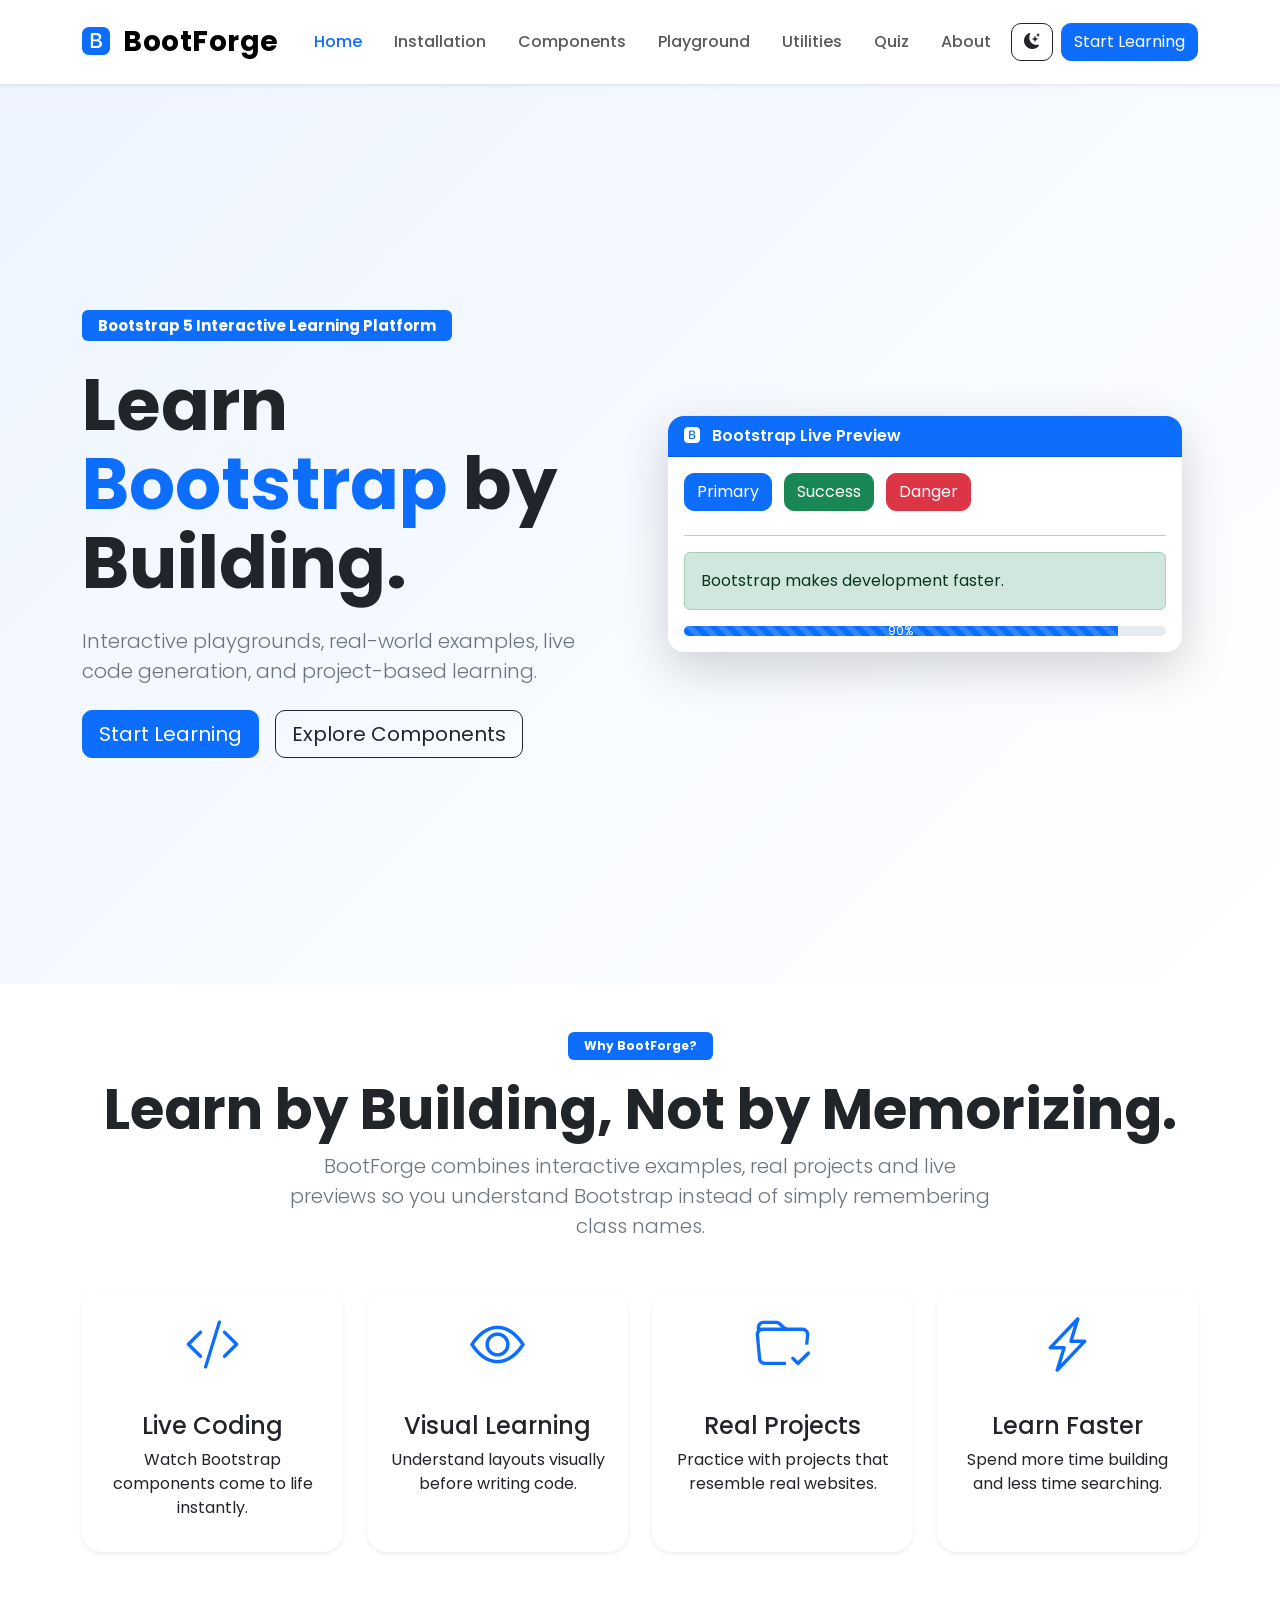
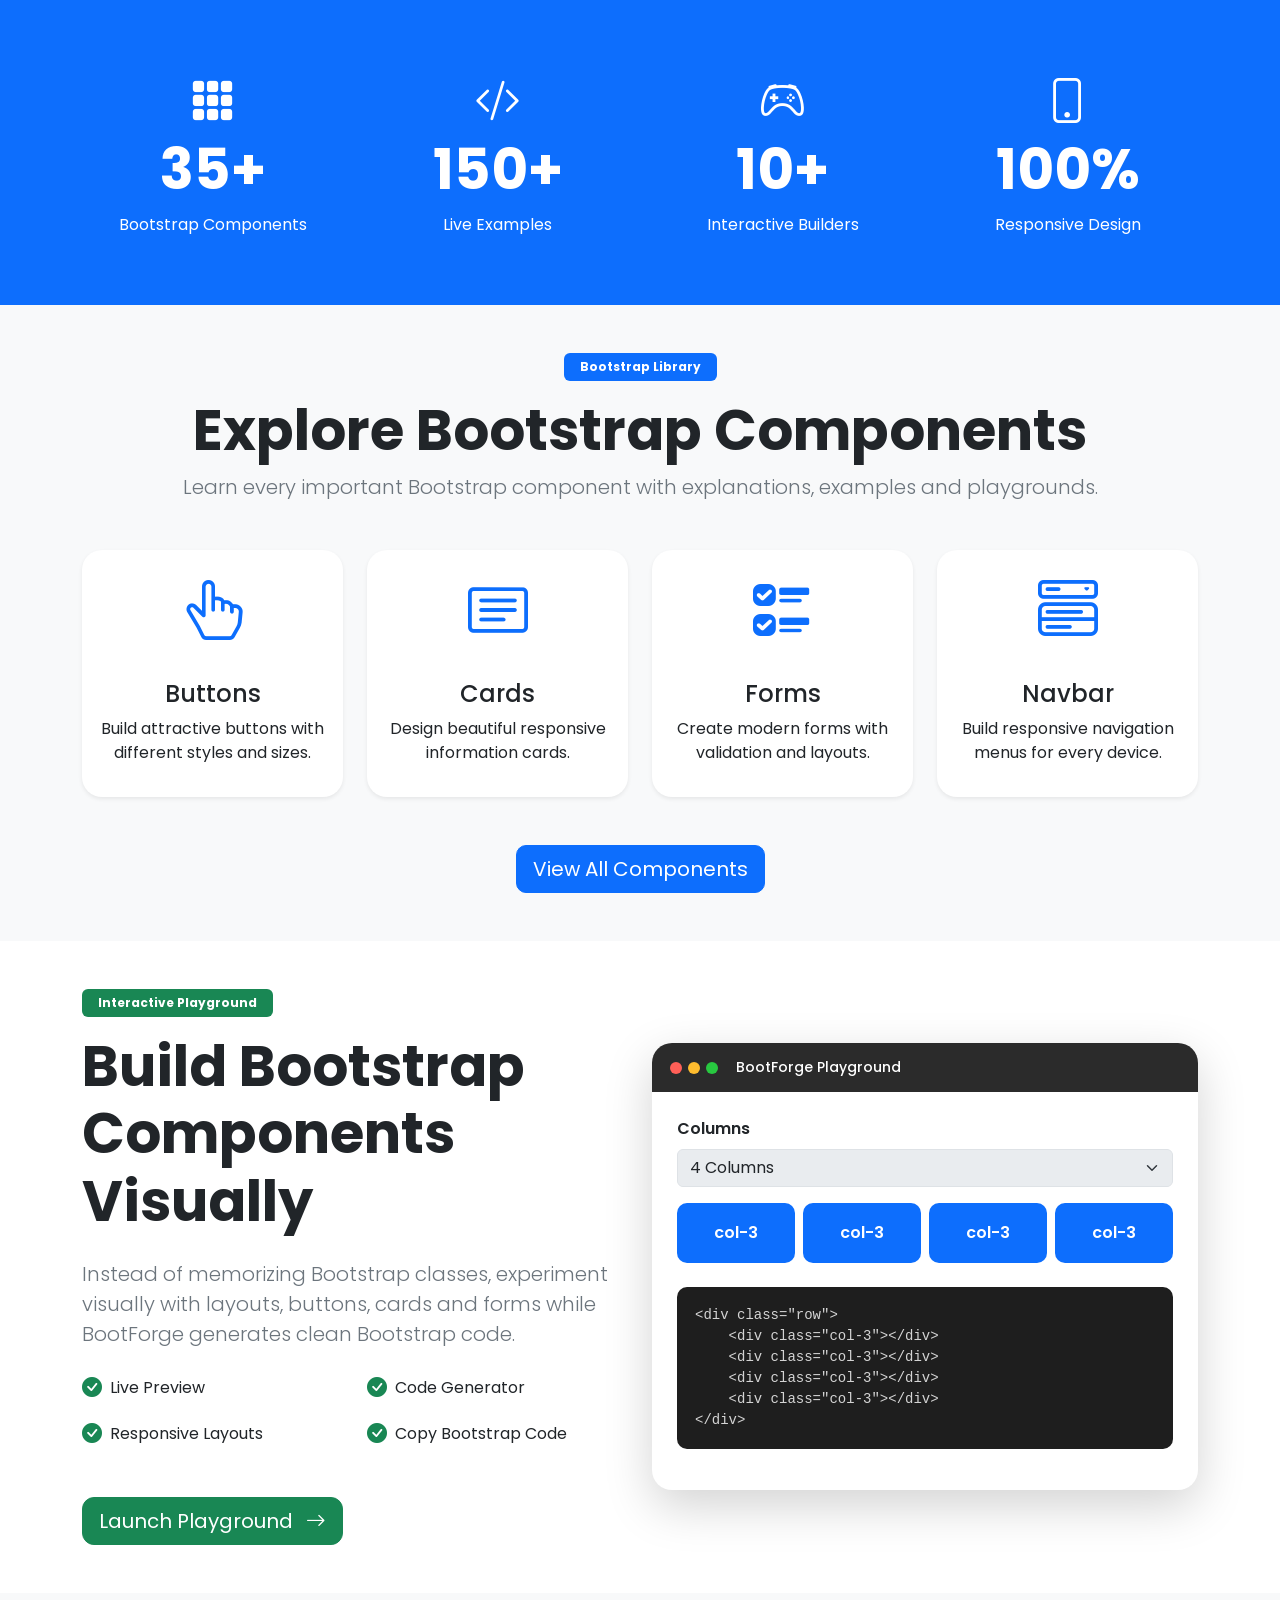
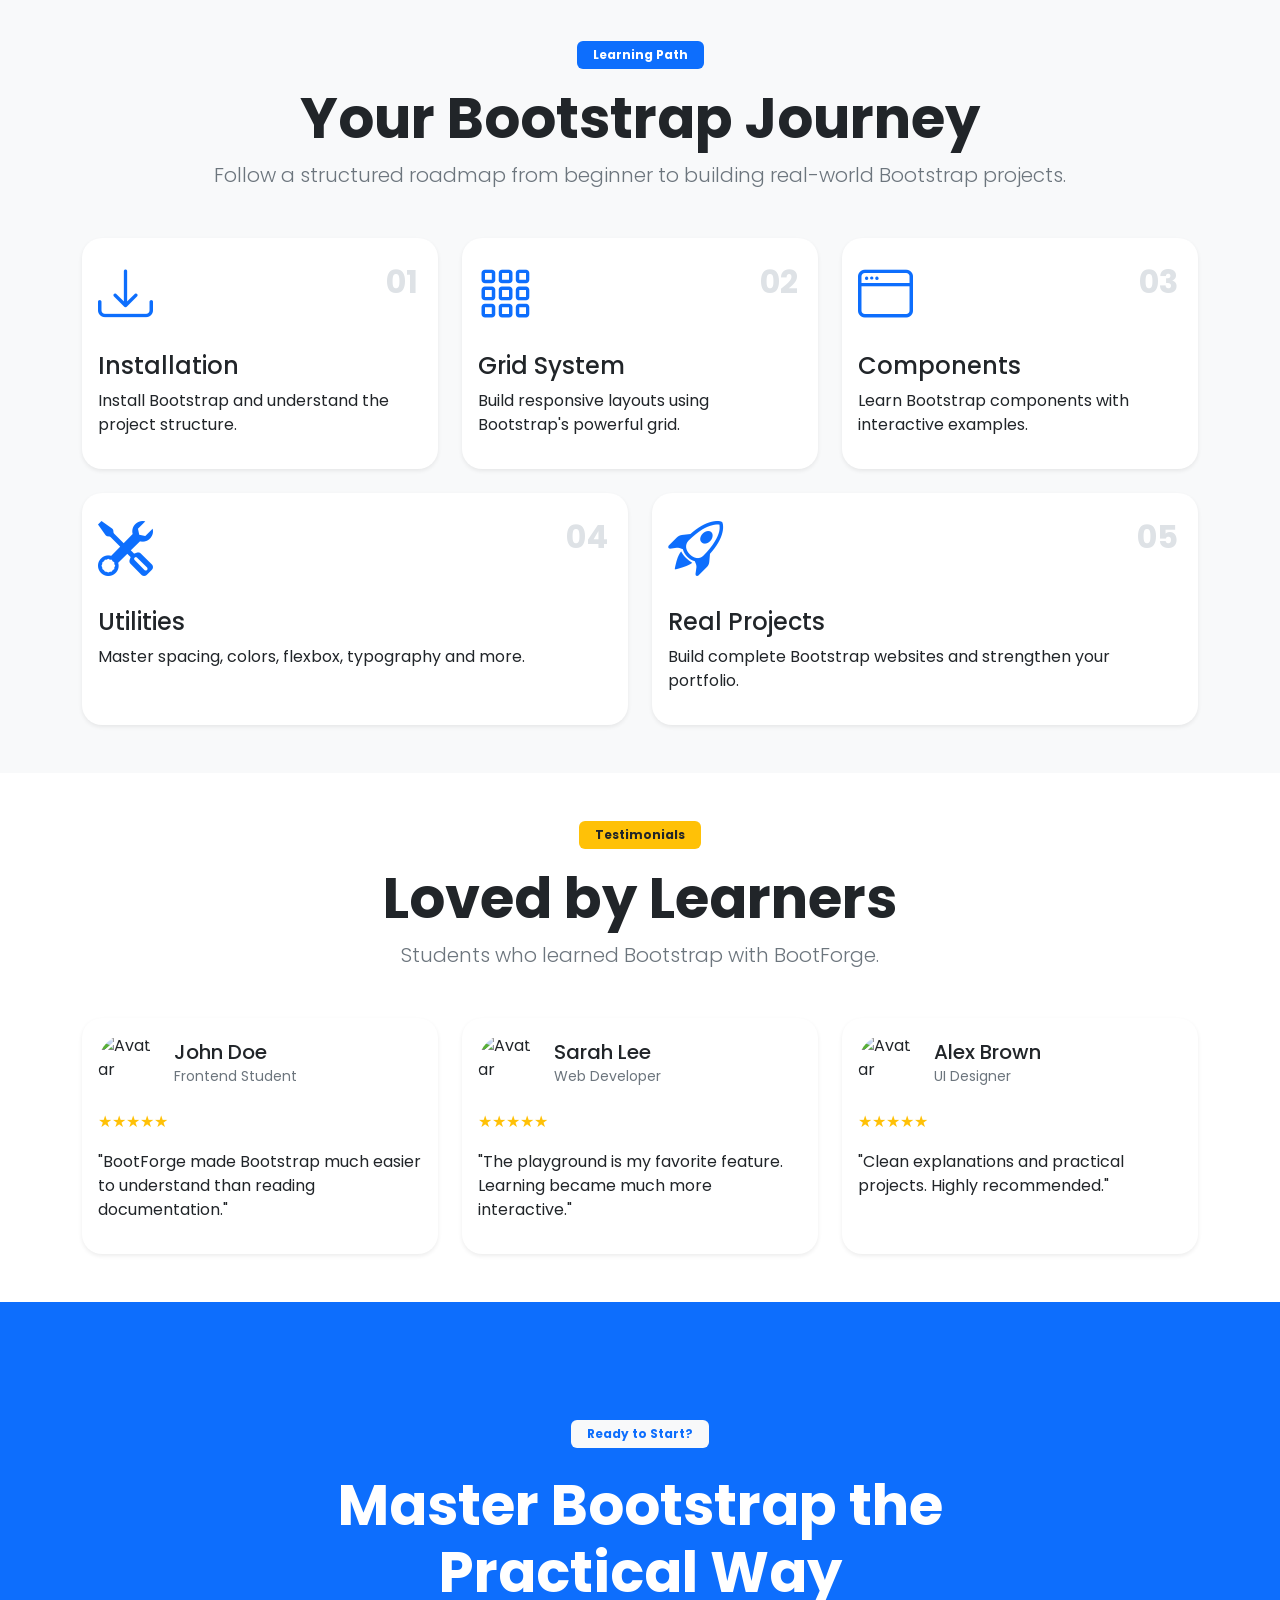
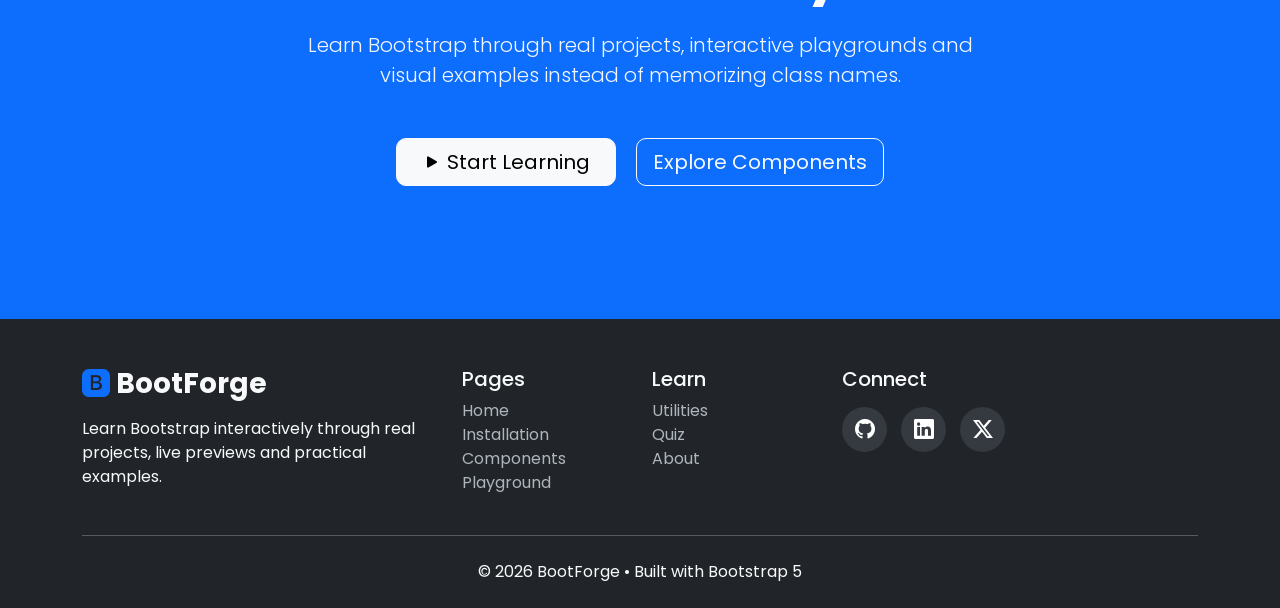
==== index.html @ e9a39855 "FrameWork" ====
<!DOCTYPE html>
<html lang="en">

<head>

    <!-- Meta -->

    <meta charset="UTF-8">

    <meta
        name="viewport"
        content="width=device-width, initial-scale=1.0">

    <!-- Title -->

    <title>BootForge | Learn Bootstrap Interactively</title>

    <!-- Bootstrap CSS -->

    <link
        href="https://cdn.jsdelivr.net/npm/bootstrap@5.3.8/dist/css/bootstrap.min.css"
        rel="stylesheet">

    <!-- Bootstrap Icons -->

    <link
        rel="stylesheet"
        href="https://cdn.jsdelivr.net/npm/bootstrap-icons@1.13.1/font/bootstrap-icons.min.css">

    <!-- Google Fonts -->

    <link
        rel="preconnect"
        href="https://fonts.googleapis.com">

    <link
        rel="preconnect"
        href="https://fonts.gstatic.com"
        crossorigin>

    <link
        href="https://fonts.googleapis.com/css2?family=Poppins:wght@300;400;500;600;700&display=swap"
        rel="stylesheet">

    <!-- CSS -->

    <link
        rel="stylesheet"
        href="css/style.css">

    <link
        rel="stylesheet"
        href="css/home.css">

</head>

<body>
<!-- ==========================================
                NAVBAR
========================================== -->

<nav class="navbar navbar-expand-lg bg-white shadow-sm sticky-top">

    <div class="container">

        <!-- Logo -->

        <a class="navbar-brand fw-bold fs-3" href="index.html">

            <i class="bi bi-bootstrap-fill text-primary"></i>

            BootForge

        </a>

        <!-- Mobile Toggle -->

        <button
            class="navbar-toggler"
            type="button"
            data-bs-toggle="collapse"
            data-bs-target="#mainNavbar"
            aria-controls="mainNavbar"
            aria-expanded="false"
            aria-label="Toggle navigation">

            <span class="navbar-toggler-icon"></span>

        </button>

        <!-- Navigation Links -->

        <div class="collapse navbar-collapse" id="mainNavbar">

            <ul class="navbar-nav mx-auto">

                <li class="nav-item">
                    <a class="nav-link active" href="index.html">Home</a>
                </li>

                <li class="nav-item">
                    <a class="nav-link" href="installation.html">Installation</a>
                </li>

                <li class="nav-item">
                    <a class="nav-link" href="components.html">Components</a>
                </li>

                <li class="nav-item">
                    <a class="nav-link" href="playground.html">Playground</a>
                </li>

                <li class="nav-item">
                    <a class="nav-link" href="utilities.html">Utilities</a>
                </li>

                <li class="nav-item">
                    <a class="nav-link" href="quiz.html">Quiz</a>
                </li>

                <li class="nav-item">
                    <a class="nav-link" href="about.html">About</a>
                </li>

            </ul>

            <!-- Right Side -->

            <div class="d-flex align-items-center gap-2">

                <button class="btn btn-outline-dark">

                    <i class="bi bi-moon-stars-fill"></i>

                </button>

                <a href="playground.html" class="btn btn-primary">

                    Start Learning

                </a>

            </div>

        </div>

    </div>

</nav>
<!-- ==========================================
                HERO
========================================== -->

<section class="hero">

    <div class="container">

        <div class="row align-items-center min-vh-100">

            <!-- Left Side -->

            <div class="col-lg-6">

                <span class="badge bg-primary px-3 py-2 mb-4">

                    Bootstrap 5 Interactive Learning Platform

                </span>

                <h1 class="display-2 fw-bold mb-4">

                    Learn

                    <span class="text-primary">

                        Bootstrap

                    </span>

                    by Building.

                </h1>

                <p class="lead text-secondary mb-4">

                    Interactive playgrounds,
                    real-world examples,
                    live code generation,
                    and project-based learning.

                </p>

                <div class="d-flex flex-wrap gap-3">

                    <a href="playground.html"
                       class="btn btn-primary btn-lg">

                        Start Learning

                    </a>

                    <a href="components.html"
                       class="btn btn-outline-dark btn-lg">

                        Explore Components

                    </a>

                </div>

            </div>

            <!-- Right Side -->

            <div class="col-lg-6">

                <div class="hero-preview p-3">

                    <div class="card border-0 shadow-lg rounded-4 overflow-hidden">

                        <div class="card-header bg-primary text-white fw-semibold">

                            <i class="bi bi-bootstrap-fill me-2"></i>

                            Bootstrap Live Preview

                        </div>

                        <div class="card-body">

                            <button class="btn btn-primary me-2 mb-2">

                                Primary

                            </button>

                            <button class="btn btn-success me-2 mb-2">

                                Success

                            </button>

                            <button class="btn btn-danger me-2 mb-2">

                                Danger

                            </button>

                            <hr>

                            <div class="alert alert-success">

                                Bootstrap makes development faster.

                            </div>

                            <div class="progress mt-3" style="height:10px;">

                                <div
                                    class="progress-bar progress-bar-striped progress-bar-animated"
                                    style="width:90%">

                                    90%

                                </div>

                            </div>

                        </div>

                    </div>

                </div>

            </div>

        </div>

    </div>

</section>
<!-- ==========================================
            WHY BOOTFORGE
========================================== -->

<section class="why py-5">

    <div class="container">

        <!-- Heading -->

        <div class="text-center mb-5">

            <span class="badge bg-primary px-3 py-2">

                Why BootForge?

            </span>

            <h2 class="display-4 fw-bold mt-3">

                Learn by Building, Not by Memorizing.

            </h2>

            <p class="lead text-secondary mx-auto"
               style="max-width:700px;">

                BootForge combines interactive examples,
                real projects and live previews so you
                understand Bootstrap instead of simply
                remembering class names.

            </p>

        </div>

        <!-- Cards -->

        <div class="row g-4">

            <!-- Card 1 -->

            <div class="col-md-6 col-lg-3">

                <div class="card why-card h-100 border-0 shadow-sm">

                    <div class="card-body text-center">

                        <i class="bi bi-code-slash why-icon"></i>

                        <h4 class="mt-4">

                            Live Coding

                        </h4>

                        <p>

                            Watch Bootstrap components
                            come to life instantly.

                        </p>

                    </div>

                </div>

            </div>

            <!-- Card 2 -->

            <div class="col-md-6 col-lg-3">

                <div class="card why-card h-100 border-0 shadow-sm">

                    <div class="card-body text-center">

                        <i class="bi bi-eye why-icon"></i>

                        <h4 class="mt-4">

                            Visual Learning

                        </h4>

                        <p>

                            Understand layouts visually
                            before writing code.

                        </p>

                    </div>

                </div>

            </div>

            <!-- Card 3 -->

            <div class="col-md-6 col-lg-3">

                <div class="card why-card h-100 border-0 shadow-sm">

                    <div class="card-body text-center">

                        <i class="bi bi-folder-check why-icon"></i>

                        <h4 class="mt-4">

                            Real Projects

                        </h4>

                        <p>

                            Practice with projects that
                            resemble real websites.

                        </p>

                    </div>

                </div>

            </div>

            <!-- Card 4 -->

            <div class="col-md-6 col-lg-3">

                <div class="card why-card h-100 border-0 shadow-sm">

                    <div class="card-body text-center">

                        <i class="bi bi-lightning-charge why-icon"></i>

                        <h4 class="mt-4">

                            Learn Faster

                        </h4>

                        <p>

                            Spend more time building
                            and less time searching.

                        </p>

                    </div>

                </div>

            </div>

        </div>

    </div>

</section>
<!-- ==========================================
                STATISTICS
========================================== -->

<section class="stats py-5">

    <div class="container">

        <div class="row text-center g-4">

            <!-- Stat 1 -->

            <div class="col-6 col-lg-3">

                <div class="stat-box">

                    <i class="bi bi-grid-3x3-gap-fill stat-icon"></i>

                    <h2 class="display-4 fw-bold">

                        35+

                    </h2>

                    <p class="mb-0">

                        Bootstrap Components

                    </p>

                </div>

            </div>

            <!-- Stat 2 -->

            <div class="col-6 col-lg-3">

                <div class="stat-box">

                    <i class="bi bi-code-slash stat-icon"></i>

                    <h2 class="display-4 fw-bold">

                        150+

                    </h2>

                    <p class="mb-0">

                        Live Examples

                    </p>

                </div>

            </div>

            <!-- Stat 3 -->

            <div class="col-6 col-lg-3">

                <div class="stat-box">

                    <i class="bi bi-controller stat-icon"></i>

                    <h2 class="display-4 fw-bold">

                        10+

                    </h2>

                    <p class="mb-0">

                        Interactive Builders

                    </p>

                </div>

            </div>

            <!-- Stat 4 -->

            <div class="col-6 col-lg-3">

                <div class="stat-box">

                    <i class="bi bi-phone stat-icon"></i>

                    <h2 class="display-4 fw-bold">

                        100%

                    </h2>

                    <p class="mb-0">

                        Responsive Design

                    </p>

                </div>

            </div>

        </div>

    </div>

</section>
<!-- ==========================================
            FEATURED COMPONENTS
========================================== -->

<section class="components py-5">

    <div class="container">

        <div class="text-center mb-5">

            <span class="badge bg-primary px-3 py-2">

                Bootstrap Library

            </span>

            <h2 class="display-4 fw-bold mt-3">

                Explore Bootstrap Components

            </h2>

            <p class="lead text-secondary">

                Learn every important Bootstrap component
                with explanations, examples and playgrounds.

            </p>

        </div>

        <div class="row g-4">

            <!-- Buttons -->

            <div class="col-md-6 col-lg-3">

                <div class="card component-card h-100 border-0 shadow-sm">

                    <div class="card-body text-center">

                        <i class="bi bi-hand-index-thumb component-icon"></i>

                        <h4 class="mt-4">

                            Buttons

                        </h4>

                        <p>

                            Build attractive buttons with
                            different styles and sizes.

                        </p>

                    </div>

                </div>

            </div>

            <!-- Cards -->

            <div class="col-md-6 col-lg-3">

                <div class="card component-card h-100 border-0 shadow-sm">

                    <div class="card-body text-center">

                        <i class="bi bi-card-text component-icon"></i>

                        <h4 class="mt-4">

                            Cards

                        </h4>

                        <p>

                            Design beautiful responsive
                            information cards.

                        </p>

                    </div>

                </div>

            </div>

            <!-- Forms -->

            <div class="col-md-6 col-lg-3">

                <div class="card component-card h-100 border-0 shadow-sm">

                    <div class="card-body text-center">

                        <i class="bi bi-ui-checks component-icon"></i>

                        <h4 class="mt-4">

                            Forms

                        </h4>

                        <p>

                            Create modern forms with
                            validation and layouts.

                        </p>

                    </div>

                </div>

            </div>

            <!-- Navbar -->

            <div class="col-md-6 col-lg-3">

                <div class="card component-card h-100 border-0 shadow-sm">

                    <div class="card-body text-center">

                        <i class="bi bi-menu-button-wide component-icon"></i>

                        <h4 class="mt-4">

                            Navbar

                        </h4>

                        <p>

                            Build responsive navigation
                            menus for every device.

                        </p>

                    </div>

                </div>

            </div>

        </div>

        <div class="text-center mt-5">

            <a href="components.html"

               class="btn btn-primary btn-lg">

                View All Components

            </a>

        </div>

    </div>

</section>
<!-- ==========================================
            PLAYGROUND PREVIEW
========================================== -->

<section class="playground py-5">

    <div class="container">

        <div class="row align-items-center gy-5">

            <!-- LEFT -->

            <div class="col-lg-6">

                <span class="badge bg-success px-3 py-2">

                    Interactive Playground

                </span>

                <h2 class="display-4 fw-bold mt-3">

                    Build Bootstrap
                    Components Visually

                </h2>

                <p class="lead text-secondary my-4">

                    Instead of memorizing Bootstrap classes,
                    experiment visually with layouts,
                    buttons, cards and forms while
                    BootForge generates clean Bootstrap code.

                </p>

                <div class="row gy-3">

                    <div class="col-sm-6">

                        <div class="d-flex align-items-center">

                            <i class="bi bi-check-circle-fill text-success me-2 fs-5"></i>

                            <span>Live Preview</span>

                        </div>

                    </div>

                    <div class="col-sm-6">

                        <div class="d-flex align-items-center">

                            <i class="bi bi-check-circle-fill text-success me-2 fs-5"></i>

                            <span>Code Generator</span>

                        </div>

                    </div>

                    <div class="col-sm-6">

                        <div class="d-flex align-items-center">

                            <i class="bi bi-check-circle-fill text-success me-2 fs-5"></i>

                            <span>Responsive Layouts</span>

                        </div>

                    </div>

                    <div class="col-sm-6">

                        <div class="d-flex align-items-center">

                            <i class="bi bi-check-circle-fill text-success me-2 fs-5"></i>

                            <span>Copy Bootstrap Code</span>

                        </div>

                    </div>

                </div>

                <a href="playground.html"

                   class="btn btn-success btn-lg mt-5">

                    Launch Playground

                    <i class="bi bi-arrow-right ms-2"></i>

                </a>

            </div>

            <!-- RIGHT -->

            <div class="col-lg-6">

                <div class="playground-window shadow-lg">

                    <!-- Window Header -->

                    <div class="window-header">

                        <span class="dot red"></span>

                        <span class="dot yellow"></span>

                        <span class="dot green"></span>

                        <span class="window-title">

                            BootForge Playground

                        </span>

                    </div>

                    <!-- Window Body -->

                    <div class="window-body">

                        <div class="mb-3">

                            <label class="form-label fw-semibold">

                                Columns

                            </label>

                            <select class="form-select" disabled>

                                <option>1 Column</option>

                                <option>2 Columns</option>

                                <option selected>4 Columns</option>

                                <option>6 Columns</option>

                                <option>12 Columns</option>

                            </select>

                        </div>

                        <div class="row g-2 mb-4">

                            <div class="col-3">

                                <div class="preview-box">

                                    col-3

                                </div>

                            </div>

                            <div class="col-3">

                                <div class="preview-box">

                                    col-3

                                </div>

                            </div>

                            <div class="col-3">

                                <div class="preview-box">

                                    col-3

                                </div>

                            </div>

                            <div class="col-3">

                                <div class="preview-box">

                                    col-3

                                </div>

                            </div>

                        </div>

<pre class="code-preview"><code>&lt;div class="row"&gt;
    &lt;div class="col-3"&gt;&lt;/div&gt;
    &lt;div class="col-3"&gt;&lt;/div&gt;
    &lt;div class="col-3"&gt;&lt;/div&gt;
    &lt;div class="col-3"&gt;&lt;/div&gt;
&lt;/div&gt;</code></pre>

                    </div>

                </div>

            </div>

        </div>

    </div>

</section>
<!-- ==========================================
            LEARNING ROADMAP
========================================== -->

<section class="roadmap py-5 bg-light">

    <div class="container">

        <div class="text-center mb-5">

            <span class="badge bg-primary px-3 py-2">

                Learning Path

            </span>

            <h2 class="display-4 fw-bold mt-3">

                Your Bootstrap Journey

            </h2>

            <p class="lead text-secondary">

                Follow a structured roadmap from beginner to
                building real-world Bootstrap projects.

            </p>

        </div>

        <div class="row g-4">

            <!-- Step 1 -->

            <div class="col-md-6 col-lg-4">

                <div class="card roadmap-card h-100 border-0 shadow-sm">

                    <div class="card-body">

                        <div class="roadmap-number">

                            01

                        </div>

                        <i class="bi bi-download roadmap-icon"></i>

                        <h4 class="mt-3">

                            Installation

                        </h4>

                        <p>

                            Install Bootstrap and understand
                            the project structure.

                        </p>

                    </div>

                </div>

            </div>

            <!-- Step 2 -->

            <div class="col-md-6 col-lg-4">

                <div class="card roadmap-card h-100 border-0 shadow-sm">

                    <div class="card-body">

                        <div class="roadmap-number">

                            02

                        </div>

                        <i class="bi bi-grid-3x3-gap roadmap-icon"></i>

                        <h4 class="mt-3">

                            Grid System

                        </h4>

                        <p>

                            Build responsive layouts using
                            Bootstrap's powerful grid.

                        </p>

                    </div>

                </div>

            </div>

            <!-- Step 3 -->

            <div class="col-md-6 col-lg-4">

                <div class="card roadmap-card h-100 border-0 shadow-sm">

                    <div class="card-body">

                        <div class="roadmap-number">

                            03

                        </div>

                        <i class="bi bi-window roadmap-icon"></i>

                        <h4 class="mt-3">

                            Components

                        </h4>

                        <p>

                            Learn Bootstrap components with
                            interactive examples.

                        </p>

                    </div>

                </div>

            </div>

            <!-- Step 4 -->

            <div class="col-md-6 col-lg-6">

                <div class="card roadmap-card h-100 border-0 shadow-sm">

                    <div class="card-body">

                        <div class="roadmap-number">

                            04

                        </div>

                        <i class="bi bi-tools roadmap-icon"></i>

                        <h4 class="mt-3">

                            Utilities

                        </h4>

                        <p>

                            Master spacing, colors, flexbox,
                            typography and more.

                        </p>

                    </div>

                </div>

            </div>

            <!-- Step 5 -->

            <div class="col-md-6 col-lg-6">

                <div class="card roadmap-card h-100 border-0 shadow-sm">

                    <div class="card-body">

                        <div class="roadmap-number">

                            05

                        </div>

                        <i class="bi bi-rocket-takeoff roadmap-icon"></i>

                        <h4 class="mt-3">

                            Real Projects

                        </h4>

                        <p>

                            Build complete Bootstrap websites
                            and strengthen your portfolio.

                        </p>

                    </div>

                </div>

            </div>

        </div>

    </div>

</section>
<!-- ==========================================
                TESTIMONIALS
========================================== -->

<section class="testimonials py-5">

    <div class="container">

        <div class="text-center mb-5">

            <span class="badge bg-warning text-dark px-3 py-2">

                Testimonials

            </span>

            <h2 class="display-4 fw-bold mt-3">

                Loved by Learners

            </h2>

            <p class="lead text-secondary">

                Students who learned Bootstrap with BootForge.

            </p>

        </div>

        <div class="row g-4">

            <!-- Testimonial 1 -->

            <div class="col-lg-4">

                <div class="card testimonial-card border-0 shadow-sm h-100">

                    <div class="card-body">

                        <div class="d-flex align-items-center mb-3">

                            <img
                                src="https://ui-avatars.com/api/?name=John+Doe&background=0D6EFD&color=fff"
                                class="rounded-circle me-3"
                                width="60"
                                height="60"
                                alt="Avatar">

                            <div>

                                <h5 class="mb-0">

                                    John Doe

                                </h5>

                                <small class="text-secondary">

                                    Frontend Student

                                </small>

                            </div>

                        </div>

                        <div class="text-warning mb-3">

                            ★★★★★

                        </div>

                        <p>

                            "BootForge made Bootstrap much easier to
                            understand than reading documentation."

                        </p>

                    </div>

                </div>

            </div>

            <!-- Testimonial 2 -->

            <div class="col-lg-4">

                <div class="card testimonial-card border-0 shadow-sm h-100">

                    <div class="card-body">

                        <div class="d-flex align-items-center mb-3">

                            <img
                                src="https://ui-avatars.com/api/?name=Sarah+Lee&background=198754&color=fff"
                                class="rounded-circle me-3"
                                width="60"
                                height="60"
                                alt="Avatar">

                            <div>

                                <h5 class="mb-0">

                                    Sarah Lee

                                </h5>

                                <small class="text-secondary">

                                    Web Developer

                                </small>

                            </div>

                        </div>

                        <div class="text-warning mb-3">

                            ★★★★★

                        </div>

                        <p>

                            "The playground is my favorite feature.
                            Learning became much more interactive."

                        </p>

                    </div>

                </div>

            </div>

            <!-- Testimonial 3 -->

            <div class="col-lg-4">

                <div class="card testimonial-card border-0 shadow-sm h-100">

                    <div class="card-body">

                        <div class="d-flex align-items-center mb-3">

                            <img
                                src="https://ui-avatars.com/api/?name=Alex+Brown&background=DC3545&color=fff"
                                class="rounded-circle me-3"
                                width="60"
                                height="60"
                                alt="Avatar">

                            <div>

                                <h5 class="mb-0">

                                    Alex Brown

                                </h5>

                                <small class="text-secondary">

                                    UI Designer

                                </small>

                            </div>

                        </div>

                        <div class="text-warning mb-3">

                            ★★★★★

                        </div>

                        <p>

                            "Clean explanations and practical projects.
                            Highly recommended."

                        </p>

                    </div>

                </div>

            </div>

        </div>

    </div>

</section>
<!-- ==========================================
                CALL TO ACTION
========================================== -->

<section class="cta py-5">

    <div class="container">

        <div class="row justify-content-center">

            <div class="col-lg-10">

                <div class="cta-box text-center">

                    <span class="badge bg-light text-primary px-3 py-2">

                        Ready to Start?

                    </span>

                    <h2 class="display-4 fw-bold mt-4">

                        Master Bootstrap the Practical Way

                    </h2>

                    <p class="lead mt-4">

                        Learn Bootstrap through real projects,
                        interactive playgrounds and visual
                        examples instead of memorizing class names.

                    </p>

                    <div class="mt-5">

                        <a href="playground.html"

                           class="btn btn-light btn-lg me-3">

                            <i class="bi bi-play-fill"></i>

                            Start Learning

                        </a>

                        <a href="components.html"

                           class="btn btn-outline-light btn-lg">

                            Explore Components

                        </a>

                    </div>

                </div>

            </div>

        </div>

    </div>

</section><!-- ==========================================
                    FOOTER
========================================== -->

<footer class="footer bg-dark text-light pt-5 pb-4">

    <div class="container">

        <div class="row gy-4">

            <!-- Brand -->

            <div class="col-lg-4">

                <h3 class="fw-bold">

                    <i class="bi bi-bootstrap-fill text-primary"></i>

                    BootForge

                </h3>

                <p class="mt-3">

                    Learn Bootstrap interactively through
                    real projects, live previews and
                    practical examples.

                </p>

            </div>

            <!-- Quick Links -->

            <div class="col-6 col-lg-2">

                <h5>Pages</h5>

                <ul class="list-unstyled">

                    <li><a href="index.html">Home</a></li>

                    <li><a href="installation.html">Installation</a></li>

                    <li><a href="components.html">Components</a></li>

                    <li><a href="playground.html">Playground</a></li>

                </ul>

            </div>

            <!-- Learning -->

            <div class="col-6 col-lg-2">

                <h5>Learn</h5>

                <ul class="list-unstyled">

                    <li><a href="utilities.html">Utilities</a></li>

                    <li><a href="quiz.html">Quiz</a></li>

                    <li><a href="about.html">About</a></li>

                </ul>

            </div>

            <!-- Social -->

            <div class="col-lg-4">

                <h5>Connect</h5>

                <div class="mt-3">

                    <a href="#" class="social-icon">

                        <i class="bi bi-github"></i>

                    </a>

                    <a href="#" class="social-icon">

                        <i class="bi bi-linkedin"></i>

                    </a>

                    <a href="#" class="social-icon">

                        <i class="bi bi-twitter-x"></i>

                    </a>

                </div>

            </div>

        </div>

        <hr class="my-4">

        <div class="text-center">

            © 2026 BootForge • Built with Bootstrap 5

        </div>

    </div>

</footer>




    <!-- Bootstrap JS -->

    <script
        src="https://cdn.jsdelivr.net/npm/bootstrap@5.3.8/dist/js/bootstrap.bundle.min.js">
    </script>

    <!-- JS -->

    <script src="js/script.js"></script>

</body>

</html>
---- css/style.css ----
/* ==========================================
                ROOT
========================================== */

:root{

    --primary:#0d6efd;

    --dark:#212529;

    --light:#f8f9fa;

    --transition:.3s;

}

/* ==========================================
                RESET
========================================== */

*{

    margin:0;

    padding:0;

    box-sizing:border-box;

}

/* ==========================================
                BODY
========================================== */

body{

    font-family:'Poppins',sans-serif;

    background:var(--light);

    color:var(--dark);

}
/* ==========================================
                NAVBAR
========================================== */

.navbar{

    padding:16px 0;

    transition:var(--transition);

}

.navbar-brand{

    letter-spacing:.5px;

}

.navbar-brand i{

    margin-right:6px;

}

.nav-link{

    margin:0 8px;

    font-weight:500;

    transition:var(--transition);

}

.nav-link:hover{

    color:var(--primary)!important;

}

.nav-link.active{

    color:var(--primary)!important;

}

.btn{

    border-radius:10px;

}
---- css/home.css ----
/* ==========================================
                HERO
========================================== */

.hero{

    background:linear-gradient(
        135deg,
        #eef5ff 0%,
        #ffffff 100%
    );

    overflow:hidden;

}

.hero h1{

    line-height:1.1;

}

.hero p{

    max-width:550px;

}

.hero-preview{

    animation:float 5s ease-in-out infinite;

}

.hero-preview .card{

    border-radius:20px;

}

.hero .badge{

    font-size:15px;

}

@keyframes float{

    0%{

        transform:translateY(0);

    }

    50%{

        transform:translateY(-15px);

    }

    100%{

        transform:translateY(0);

    }

}
/* ==========================================
            WHY BOOTFORGE
========================================== */

.why{

    background:#ffffff;

}

.why-card{

    border-radius:20px;

    transition:
        transform .35s ease,
        box-shadow .35s ease;

}

.why-card:hover{

    transform:translateY(-10px);

    box-shadow:0 20px 40px rgba(0,0,0,.12);

}

.why-icon{

    font-size:55px;

    color:var(--primary);

}
/* ==========================================
                STATISTICS
========================================== */

.stats{

    background:#0d6efd;

    color:white;

}

.stat-box{

    padding:20px;

}

.stat-icon{

    font-size:45px;

    margin-bottom:15px;

}

.stat-box h2{

    margin-bottom:10px;

}
/* ==========================================
        FEATURED COMPONENTS
========================================== */

.components{

    background:#f8f9fa;

}

.component-card{

    border-radius:20px;

    transition:
        transform .35s ease,
        box-shadow .35s ease;

}

.component-card:hover{

    transform:translateY(-12px);

    box-shadow:0 25px 45px rgba(0,0,0,.15);

}

.component-icon{

    font-size:60px;

    color:var(--primary);

}
/* ==========================================
        PLAYGROUND PREVIEW
========================================== */

.playground{

    background:#ffffff;

}

.playground-window{

    background:#ffffff;

    border-radius:20px;

    overflow:hidden;

}

.window-header{

    background:#2b2b2b;

    padding:14px 18px;

    display:flex;

    align-items:center;

}

.window-title{

    color:#ffffff;

    margin-left:12px;

    font-size:14px;

    font-weight:500;

}

.dot{

    width:12px;

    height:12px;

    border-radius:50%;

    margin-right:6px;

}

.red{

    background:#ff5f57;

}

.yellow{

    background:#febc2e;

}

.green{

    background:#28c840;

}

.window-body{

    padding:25px;

}

.preview-box{

    background:var(--primary);

    color:white;

    text-align:center;

    padding:18px 0;

    border-radius:10px;

    font-weight:600;

}

.code-preview{

    background:#1e1e1e;

    color:#d4d4d4;

    border-radius:10px;

    padding:18px;

    font-size:14px;

    overflow-x:auto;

    font-family:Consolas, Monaco, monospace;

}

.playground .list-group-item{

    border:none;

    padding-left:0;

    background:transparent;

}

.playground .btn{

    border-radius:12px;

}
/* ==========================================
            LEARNING ROADMAP
========================================== */

.roadmap-card{

    border-radius:20px;

    transition:
        transform .35s ease,
        box-shadow .35s ease;

    position:relative;

}

.roadmap-card:hover{

    transform:translateY(-10px);

    box-shadow:0 25px 45px rgba(0,0,0,.15);

}

.roadmap-number{

    position:absolute;

    top:20px;

    right:20px;

    font-size:32px;

    font-weight:700;

    color:#dee2e6;

}

.roadmap-icon{

    font-size:55px;

    color:var(--primary);

}
/* ==========================================
            TESTIMONIALS
========================================== */

.testimonials{

    background:#ffffff;

}

.testimonial-card{

    border-radius:20px;

    transition:
        transform .35s ease,
        box-shadow .35s ease;

}

.testimonial-card:hover{

    transform:translateY(-10px);

    box-shadow:0 25px 45px rgba(0,0,0,.15);

}
/* ==========================================
                CTA
========================================== */

.cta{

    background:#0d6efd;

}

.cta-box{

    color:white;

    padding:70px 30px;

    border-radius:25px;

}

.cta .lead{

    max-width:700px;

    margin:auto;

    opacity:.95;

}

.cta .btn{

    min-width:220px;

    margin-bottom:15px;

}
/* ==========================================
                FOOTER
========================================== */

.footer a{

    color:#adb5bd;

    text-decoration:none;

    transition:.3s;

}

.footer a:hover{

    color:white;

}

.social-icon{

    width:45px;

    height:45px;

    display:inline-flex;

    align-items:center;

    justify-content:center;

    border-radius:50%;

    background:#343a40;

    color:white !important;

    margin-right:10px;

    font-size:20px;

    transition:.3s;

}

.social-icon:hover{

    background:#0d6efd;

    transform:translateY(-5px);

}
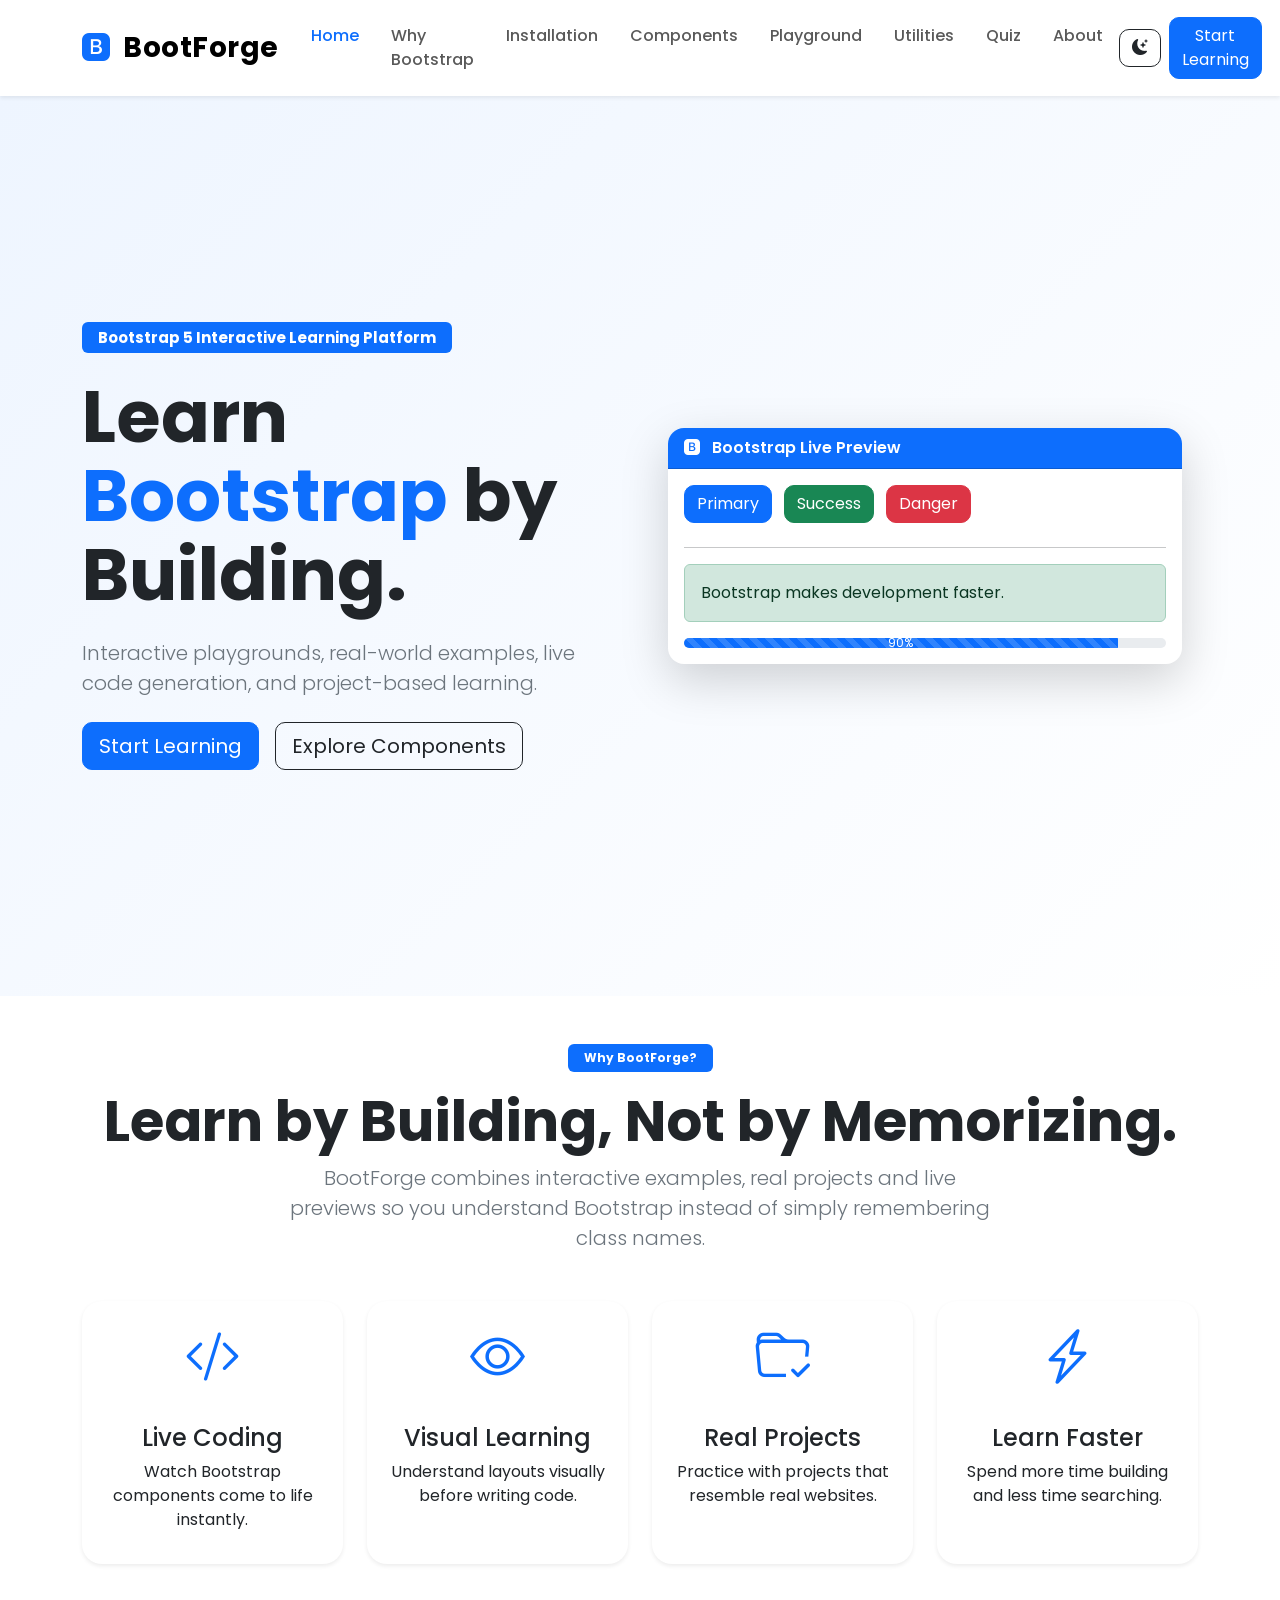
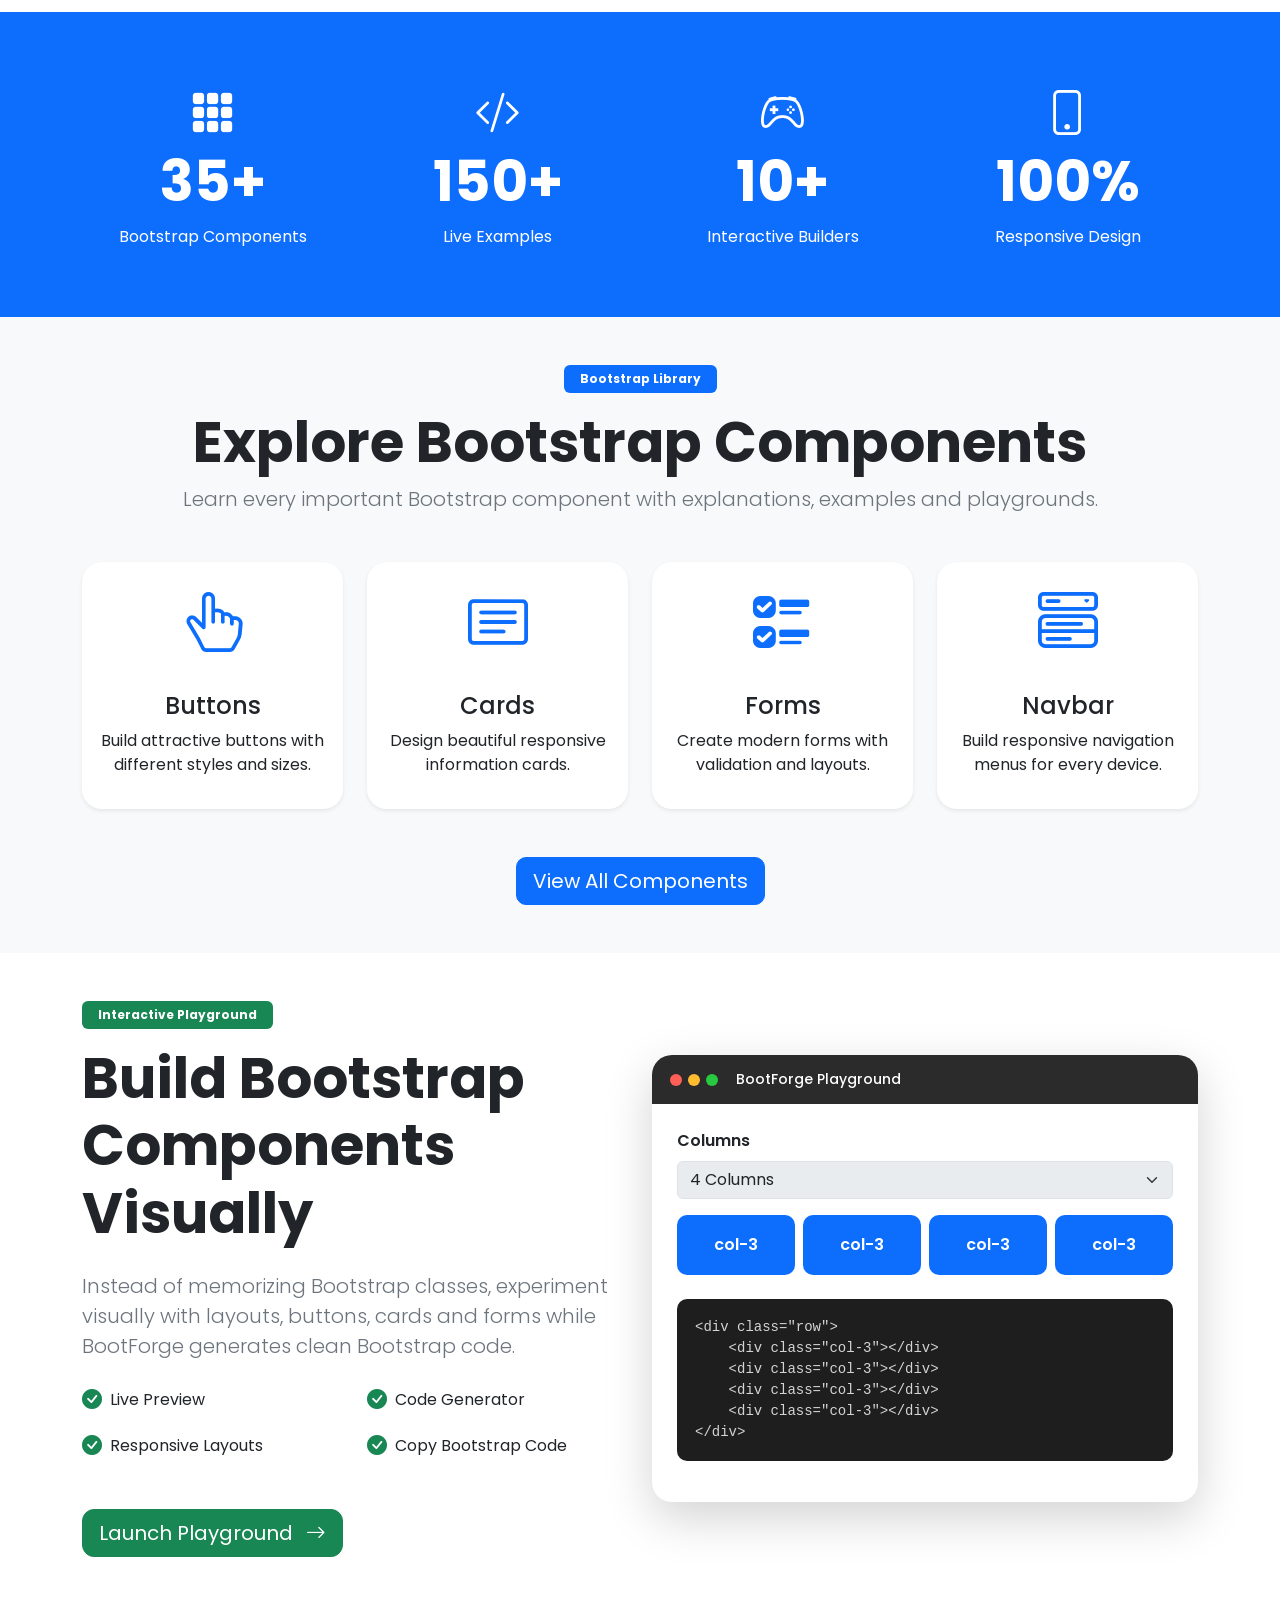
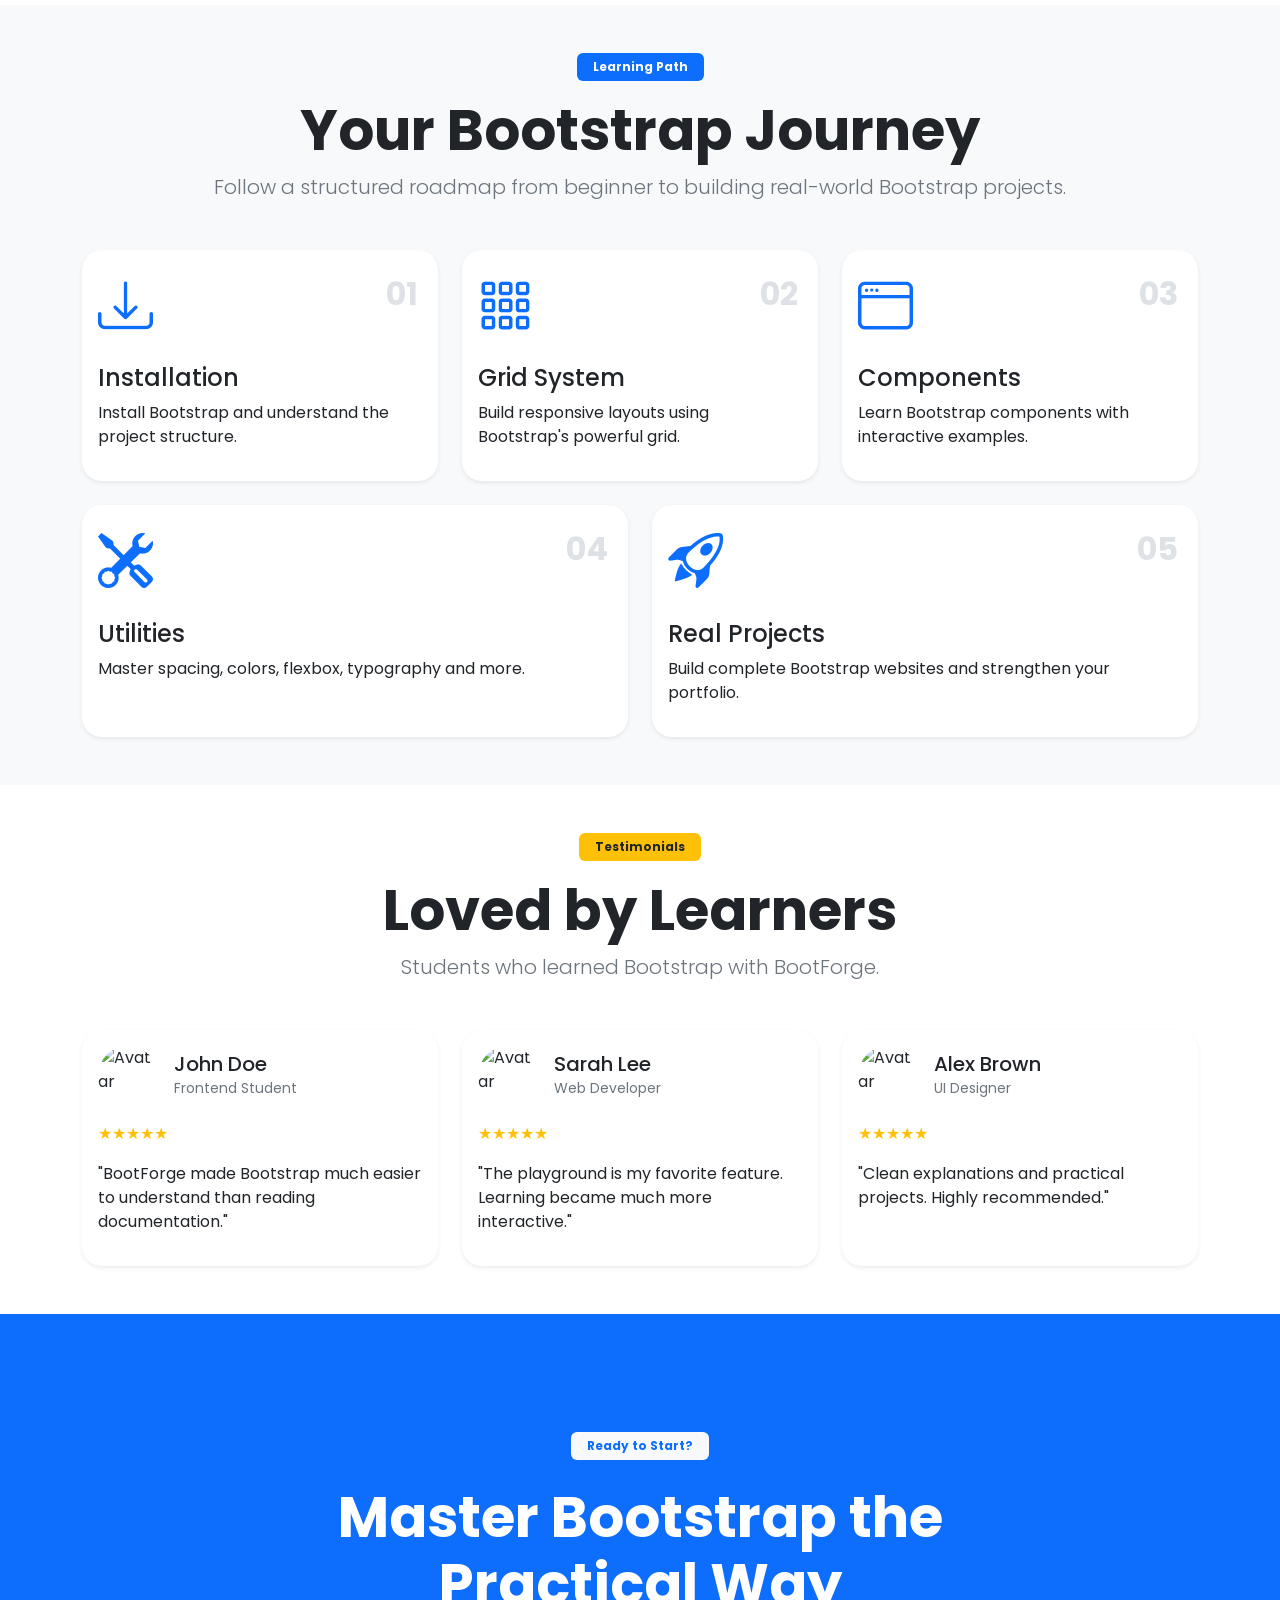
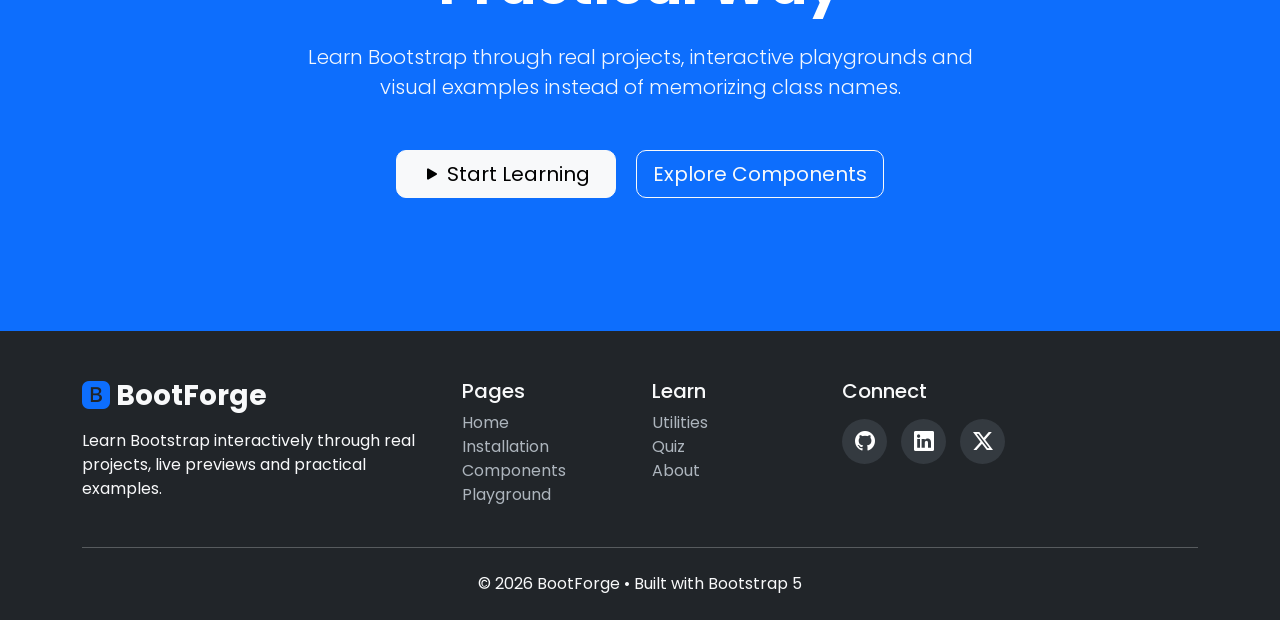
==== commit fafdf9ef: "Why Bootstrap Page" ====
--- a/index.html
+++ b/index.html
@@ -97,6 +97,9 @@
                 <li class="nav-item">
                     <a class="nav-link active" href="index.html">Home</a>
                 </li>
+                <li class="nav-item">
+                    <a class="nav-link" href="why-bootstrap.html">Why Bootstrap</a>
+                </li>
 
                 <li class="nav-item">
                     <a class="nav-link" href="installation.html">Installation</a>
@@ -192,7 +195,7 @@
 
                 <div class="d-flex flex-wrap gap-3">
 
-                    <a href="playground.html"
+                    <a href="why-bootstrap.html"
                        class="btn btn-primary btn-lg">
 
                         Start Learning
